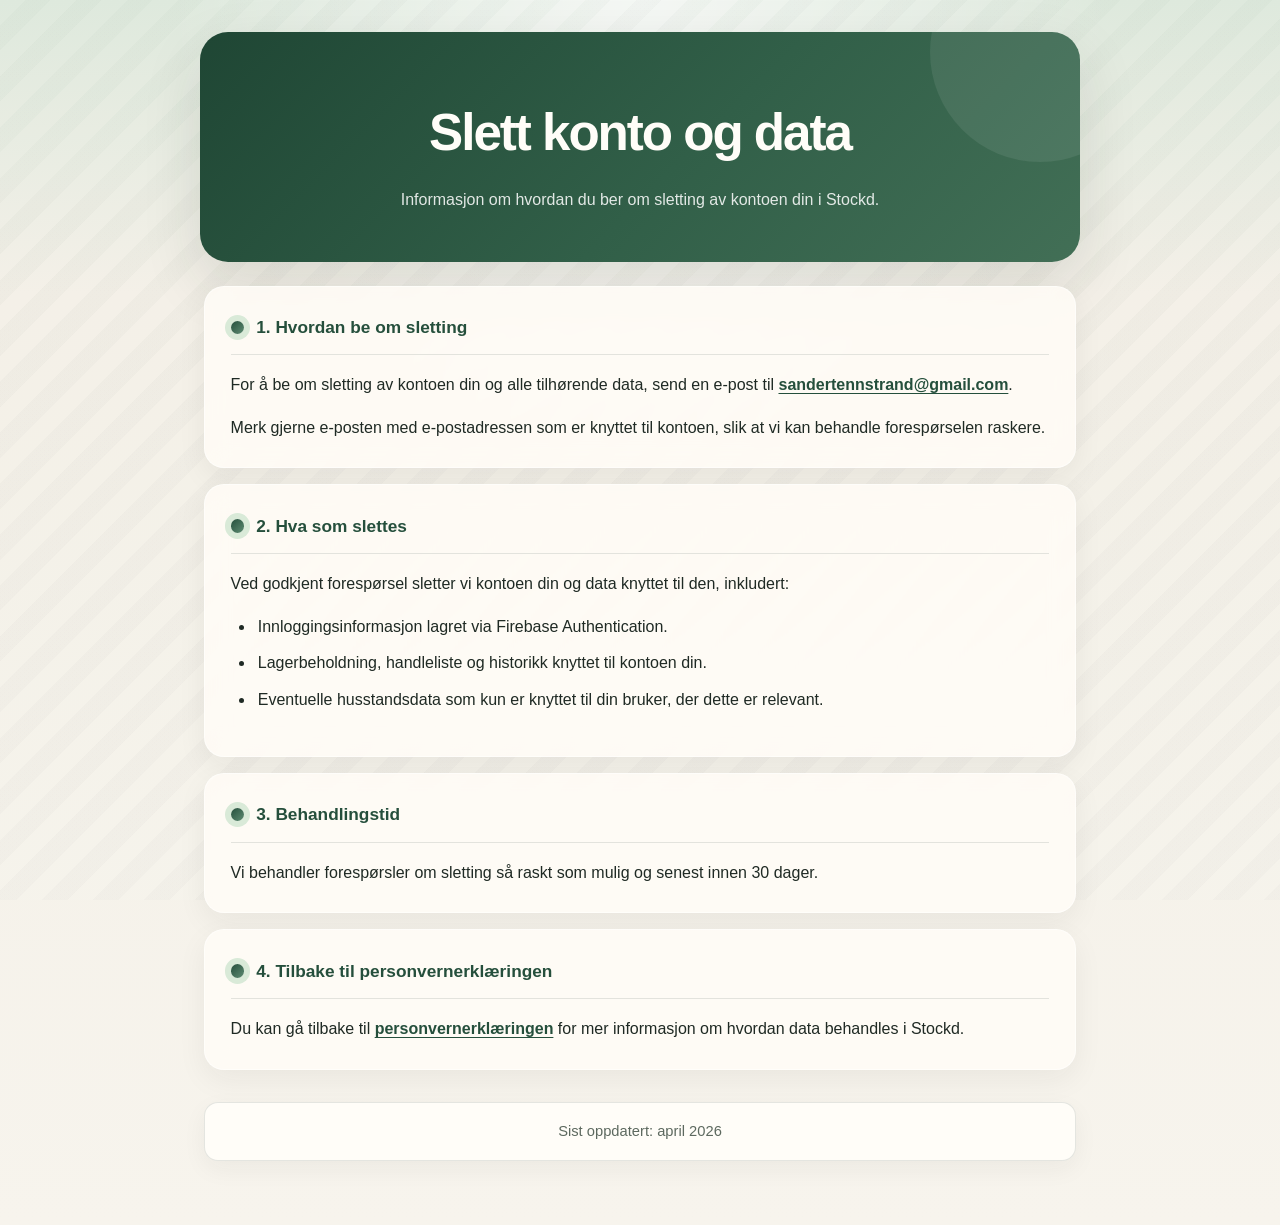
==== slett-konto.html @ 9094dde3 "delete page" ====
<!DOCTYPE html>
<html lang="no">
<head>
  <meta charset="UTF-8" />
  <meta name="viewport" content="width=device-width, initial-scale=1.0" />
  <title>Be om sletting av konto - Stockd</title>
  <link rel="stylesheet" href="style.css" />
</head>
<body>

<header>
  <h1>Slett konto og data</h1>
  <p>Informasjon om hvordan du ber om sletting av kontoen din i Stockd.</p>
</header>

<main>
  <section>
    <h2>1. Hvordan be om sletting</h2>
    <p>
      For å be om sletting av kontoen din og alle tilhørende data, send en e-post til
      <a href="mailto:sandertennstrand@gmail.com?subject=Foresp%C3%B8rsel%20om%20sletting%20av%20konto">sandertennstrand@gmail.com</a>.
    </p>
    <p>
      Merk gjerne e-posten med e-postadressen som er knyttet til kontoen, slik at vi kan
      behandle forespørselen raskere.
    </p>
  </section>

  <section>
    <h2>2. Hva som slettes</h2>
    <p>Ved godkjent forespørsel sletter vi kontoen din og data knyttet til den, inkludert:</p>
    <ul>
      <li>Innloggingsinformasjon lagret via Firebase Authentication.</li>
      <li>Lagerbeholdning, handleliste og historikk knyttet til kontoen din.</li>
      <li>Eventuelle husstandsdata som kun er knyttet til din bruker, der dette er relevant.</li>
    </ul>
  </section>

  <section>
    <h2>3. Behandlingstid</h2>
    <p>
      Vi behandler forespørsler om sletting så raskt som mulig og senest innen 30 dager.
    </p>
  </section>

  <section>
    <h2>4. Tilbake til personvernerklæringen</h2>
    <p>
      Du kan gå tilbake til <a href="index.html">personvernerklæringen</a> for mer informasjon om
      hvordan data behandles i Stockd.
    </p>
  </section>

  <p class="updated">Sist oppdatert: april 2026</p>
</main>

</body>
</html>
---- style.css ----
:root {
  --bg: #f3efe6;
  --bg-accent: #dce8db;
  --surface: rgba(255, 252, 246, 0.88);
  --surface-strong: #fffdf8;
  --text: #1f2a24;
  --muted: #5d695f;
  --line: rgba(35, 60, 48, 0.12);
  --brand: #254f3c;
  --brand-soft: #d9ead8;
  --shadow: 0 22px 60px rgba(31, 42, 36, 0.12);
  --radius-xl: 28px;
  --radius-lg: 20px;
  --radius-md: 14px;
}

*, *::before, *::after {
  box-sizing: border-box;
  margin: 0;
  padding: 0;
}

html {
  scroll-behavior: smooth;
}

body {
  font-family: "Segoe UI", Arial, sans-serif;
  background:
    radial-gradient(circle at top, rgba(255, 255, 255, 0.7), transparent 34%),
    linear-gradient(180deg, var(--bg-accent) 0%, var(--bg) 24%, #f7f4ed 100%);
  color: var(--text);
  line-height: 1.75;
  min-height: 100vh;
  padding: 2rem 1rem 4rem;
}

body::before {
  content: "";
  position: fixed;
  inset: 0;
  pointer-events: none;
  background:
    linear-gradient(rgba(255, 255, 255, 0.08), rgba(255, 255, 255, 0.08)),
    repeating-linear-gradient(
      135deg,
      transparent 0,
      transparent 18px,
      rgba(37, 79, 60, 0.025) 18px,
      rgba(37, 79, 60, 0.025) 36px
    );
  z-index: -1;
}

header,
main {
  width: min(100%, 880px);
  margin: 0 auto;
}

header {
  position: relative;
  overflow: hidden;
  background: linear-gradient(135deg, #1f4634 0%, #315f48 55%, #426f56 100%);
  color: #fffdf8;
  padding: 3.5rem 1.5rem 3rem;
  text-align: center;
  border-radius: var(--radius-xl);
  box-shadow: var(--shadow);
  margin-bottom: 1.5rem;
}

header::after {
  content: "";
  position: absolute;
  width: 220px;
  height: 220px;
  right: -70px;
  top: -90px;
  border-radius: 50%;
  background: rgba(255, 255, 255, 0.08);
}

header h1 {
  font-size: clamp(2rem, 4vw, 3.2rem);
  font-weight: 800;
  letter-spacing: -0.04em;
  margin-bottom: 0.5rem;
  position: relative;
}

header p {
  color: white;
  font-size: 1rem;
  opacity: 0.86;
  max-width: 32rem;
  margin: 0 auto;
  position: relative;
}

main {
  padding: 0 0.25rem;
}

section {
  background: var(--surface);
  backdrop-filter: blur(12px);
  border: 1px solid rgba(255, 255, 255, 0.5);
  border-radius: var(--radius-lg);
  padding: 1.6rem;
  margin-bottom: 1rem;
  box-shadow: 0 10px 30px rgba(31, 42, 36, 0.06);
  transition: transform 0.2s ease, box-shadow 0.2s ease;
}

section:hover {
  transform: translateY(-2px);
  box-shadow: 0 18px 38px rgba(31, 42, 36, 0.1);
}

h2 {
  font-size: 1.08rem;
  font-weight: 800;
  color: var(--brand);
  margin-bottom: 1rem;
  padding-bottom: 0.75rem;
  border-bottom: 1px solid var(--line);
  display: flex;
  align-items: center;
  gap: 0.75rem;
}

h2::before {
  content: "";
  width: 0.85rem;
  height: 0.85rem;
  border-radius: 999px;
  background: linear-gradient(135deg, var(--brand) 0%, #5e8c72 100%);
  box-shadow: 0 0 0 6px var(--brand-soft);
  flex: none;
}

p {
  margin-bottom: 0.9rem;
  color: var(--text);
}

p:last-child {
  margin-bottom: 0;
}

ul {
  margin: 0.75rem 0 1rem 1.15rem;
  padding-left: 0.35rem;
}

li {
  margin-bottom: 0.55rem;
  padding-left: 0.2rem;
}

strong {
  color: #173427;
}

a {
  color: var(--brand);
  font-weight: 600;
  text-underline-offset: 0.18em;
}

a:hover {
  color: #163426;
}

.updated {
  text-align: center;
  font-size: 0.92rem;
  color: var(--muted);
  margin-top: 2rem;
  padding: 1rem 1.25rem;
  background: var(--surface-strong);
  border: 1px solid var(--line);
  border-radius: var(--radius-md);
  box-shadow: 0 8px 24px rgba(31, 42, 36, 0.05);
}

@media (max-width: 640px) {
  body {
    padding: 1rem 0.75rem 2.5rem;
  }

  header {
    padding: 2.5rem 1.2rem 2.25rem;
    border-radius: 22px;
  }

  section {
    padding: 1.25rem;
  }

  h2 {
    font-size: 1rem;
    gap: 0.6rem;
  }
}
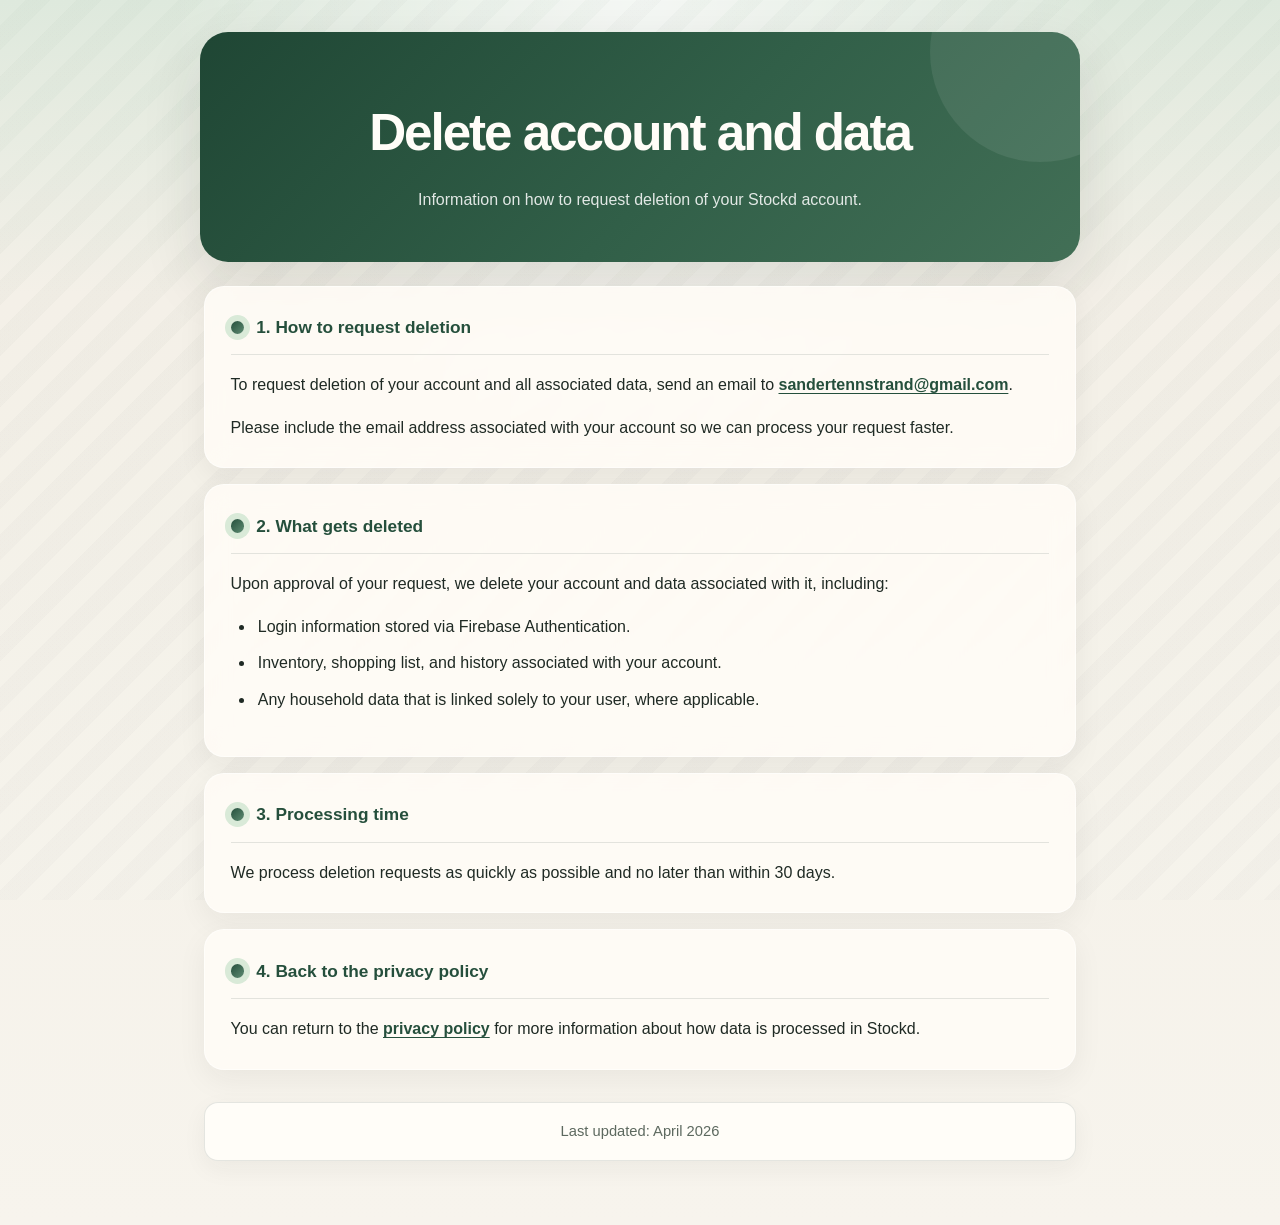
==== commit a8d8b52f: "Translate privacy policy pages to English Co-Authored-By: Claude Sonnet 5 <noreply@anthropic.com> Cl" ====
--- a/slett-konto.html
+++ b/slett-konto.html
@@ -1,57 +1,57 @@
 <!DOCTYPE html>
-<html lang="no">
+<html lang="en">
 <head>
   <meta charset="UTF-8" />
   <meta name="viewport" content="width=device-width, initial-scale=1.0" />
-  <title>Be om sletting av konto - Stockd</title>
+  <title>Request Account Deletion - Stockd</title>
   <link rel="stylesheet" href="style.css" />
 </head>
 <body>
 
 <header>
-  <h1>Slett konto og data</h1>
-  <p>Informasjon om hvordan du ber om sletting av kontoen din i Stockd.</p>
+  <h1>Delete account and data</h1>
+  <p>Information on how to request deletion of your Stockd account.</p>
 </header>
 
 <main>
   <section>
-    <h2>1. Hvordan be om sletting</h2>
+    <h2>1. How to request deletion</h2>
     <p>
-      For å be om sletting av kontoen din og alle tilhørende data, send en e-post til
-      <a href="mailto:sandertennstrand@gmail.com?subject=Foresp%C3%B8rsel%20om%20sletting%20av%20konto">sandertennstrand@gmail.com</a>.
+      To request deletion of your account and all associated data, send an email to
+      <a href="mailto:sandertennstrand@gmail.com?subject=Account%20Deletion%20Request">sandertennstrand@gmail.com</a>.
     </p>
     <p>
-      Merk gjerne e-posten med e-postadressen som er knyttet til kontoen, slik at vi kan
-      behandle forespørselen raskere.
+      Please include the email address associated with your account so we can
+      process your request faster.
     </p>
   </section>
 
   <section>
-    <h2>2. Hva som slettes</h2>
-    <p>Ved godkjent forespørsel sletter vi kontoen din og data knyttet til den, inkludert:</p>
+    <h2>2. What gets deleted</h2>
+    <p>Upon approval of your request, we delete your account and data associated with it, including:</p>
     <ul>
-      <li>Innloggingsinformasjon lagret via Firebase Authentication.</li>
-      <li>Lagerbeholdning, handleliste og historikk knyttet til kontoen din.</li>
-      <li>Eventuelle husstandsdata som kun er knyttet til din bruker, der dette er relevant.</li>
+      <li>Login information stored via Firebase Authentication.</li>
+      <li>Inventory, shopping list, and history associated with your account.</li>
+      <li>Any household data that is linked solely to your user, where applicable.</li>
     </ul>
   </section>
 
   <section>
-    <h2>3. Behandlingstid</h2>
+    <h2>3. Processing time</h2>
     <p>
-      Vi behandler forespørsler om sletting så raskt som mulig og senest innen 30 dager.
+      We process deletion requests as quickly as possible and no later than within 30 days.
     </p>
   </section>
 
   <section>
-    <h2>4. Tilbake til personvernerklæringen</h2>
+    <h2>4. Back to the privacy policy</h2>
     <p>
-      Du kan gå tilbake til <a href="index.html">personvernerklæringen</a> for mer informasjon om
-      hvordan data behandles i Stockd.
+      You can return to the <a href="index.html">privacy policy</a> for more information about
+      how data is processed in Stockd.
     </p>
   </section>
 
-  <p class="updated">Sist oppdatert: april 2026</p>
+  <p class="updated">Last updated: April 2026</p>
 </main>
 
 </body>
